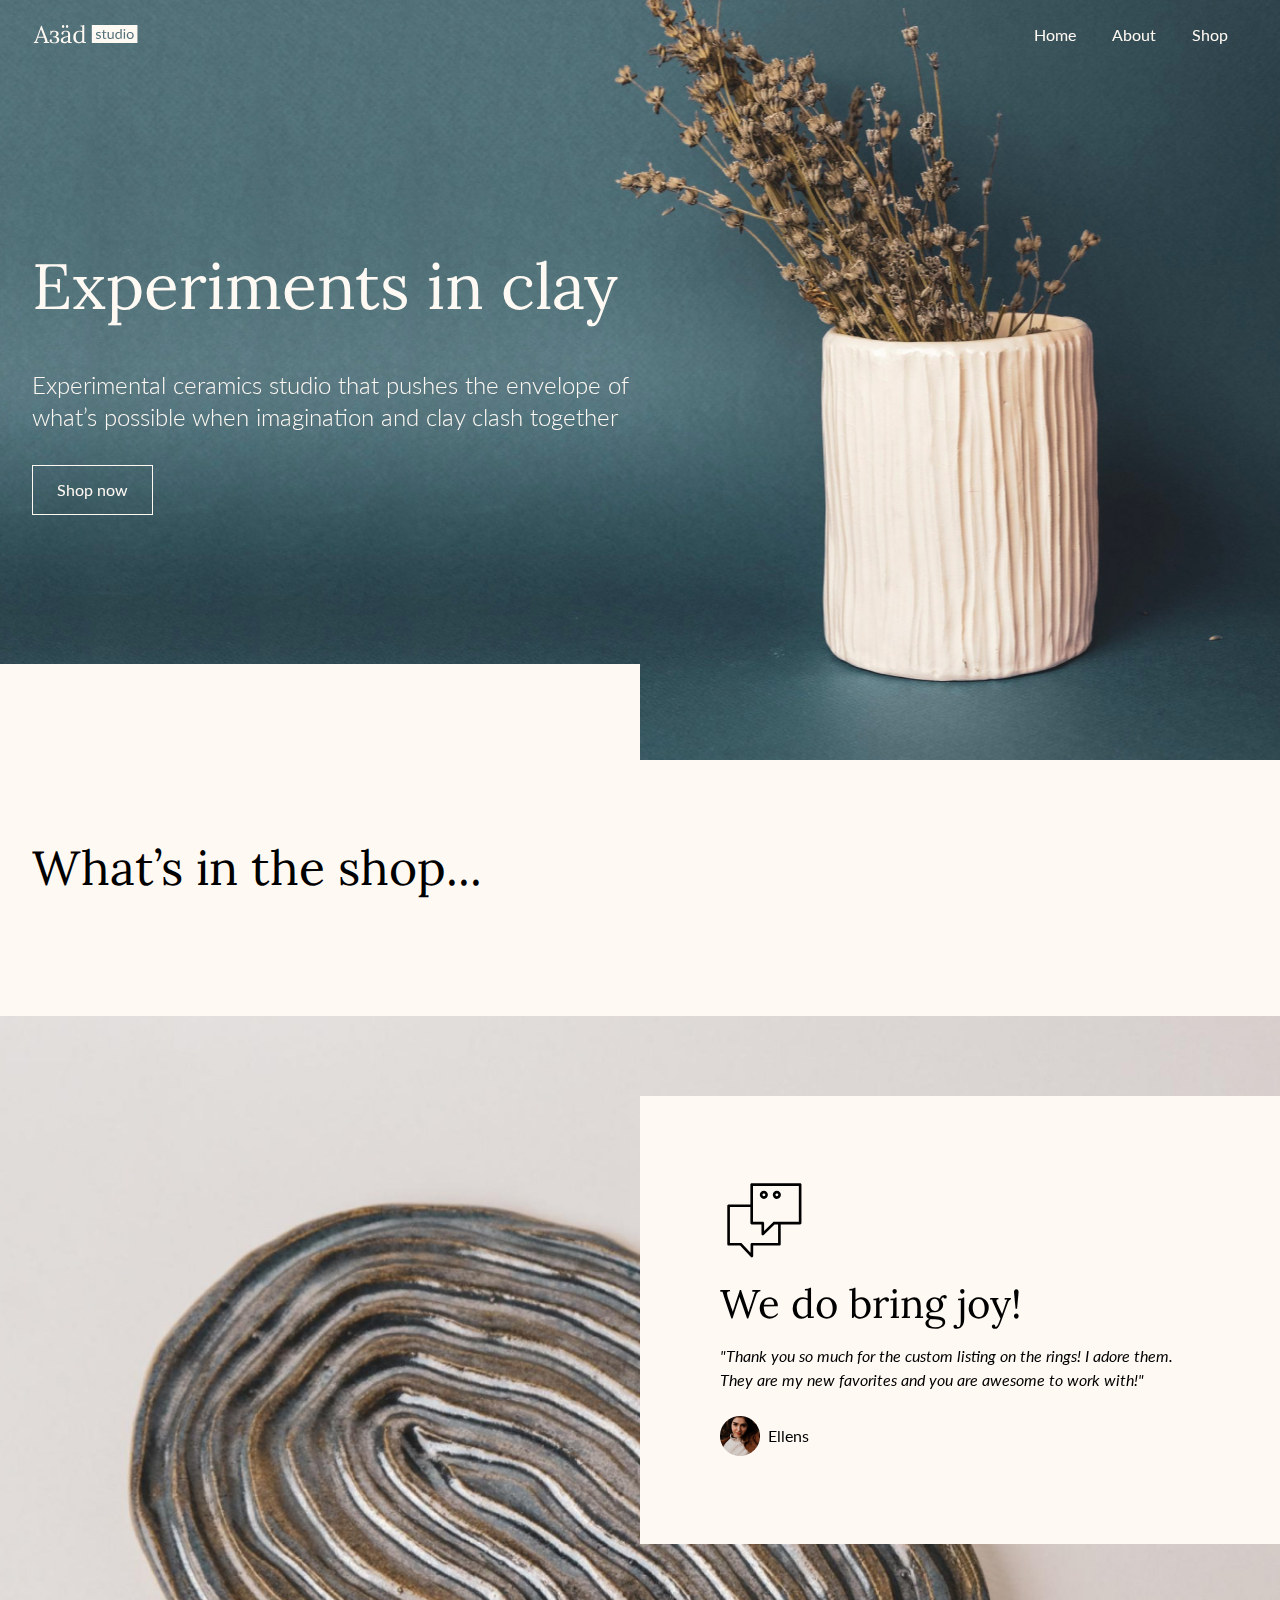
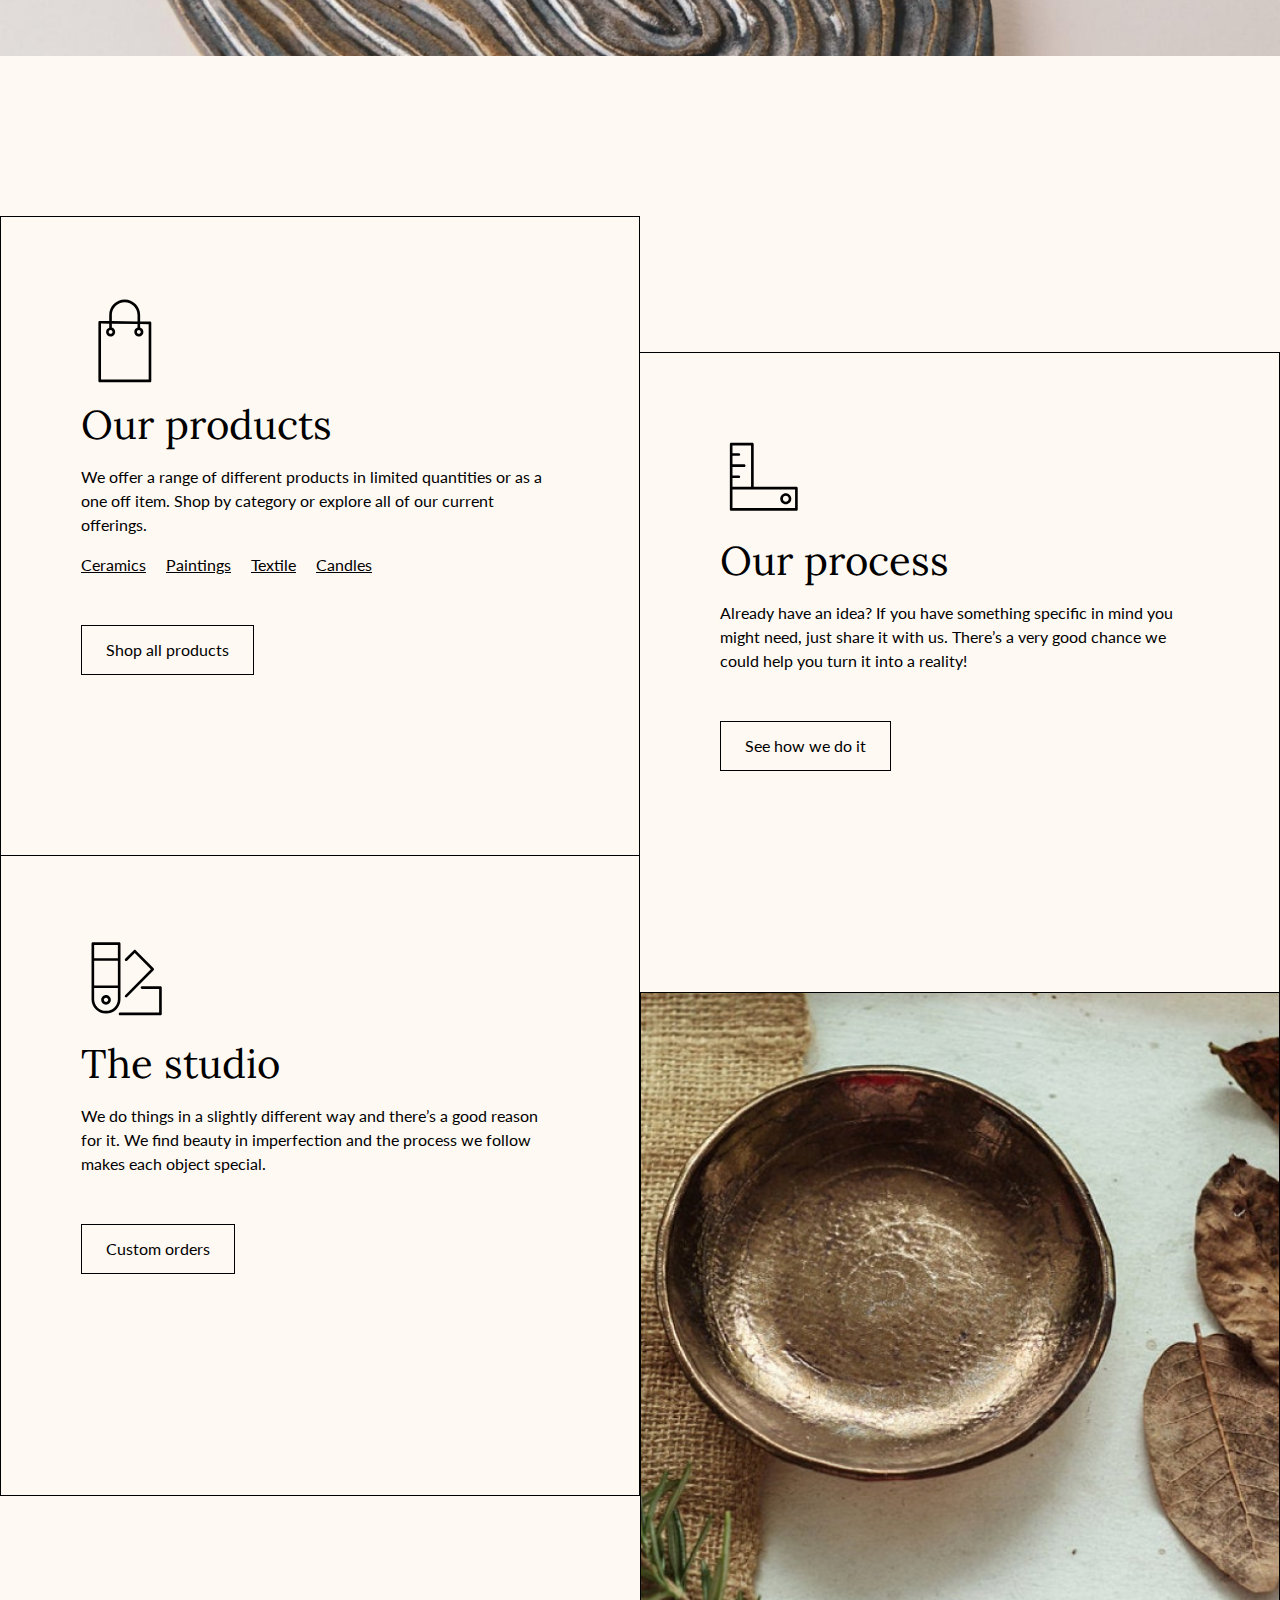
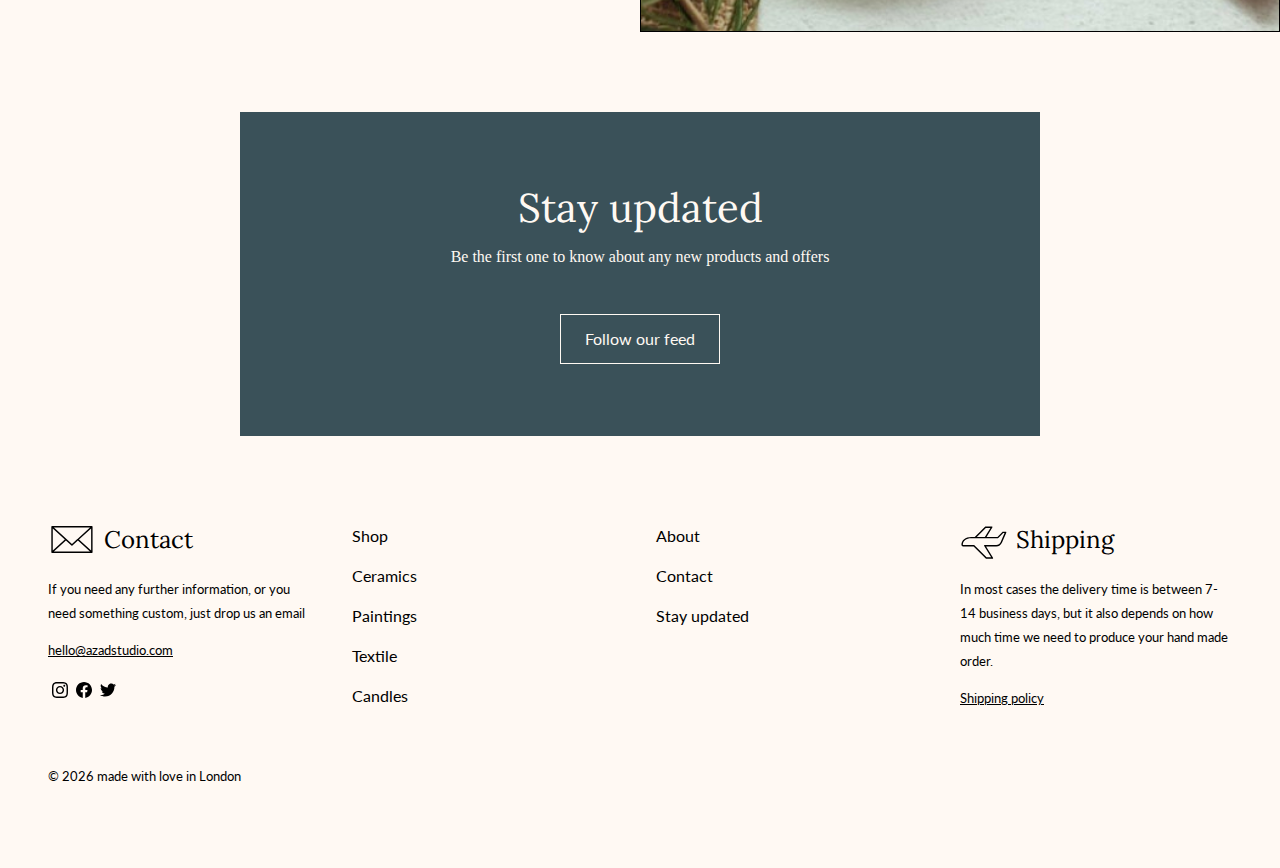
==== index.html @ 4168c180 "MVP" ====
<!DOCTYPE html>
<html lang="en">
  <head>
    <meta charset="utf-8" />
    <title>Azad Studio</title>
    <meta name="author" content="Desislava Metodieva"/>
    <meta name="viewport" content="width=device-width,initial-scale=1"/>
    <meta name="Keywords" content="Ceramics, Azad, Studio"/>
    <meta name="Description" content="Handmade ceramics studio"/>
    <link rel="stylesheet" href="css/normalize.css" />
    <link rel="stylesheet" href="css/root.css" />
    <link rel="stylesheet" href="css/main.css" />
    <link rel="stylesheet" href="css/slippry.css">

    <script type="text/javascript" src="script/jquery.min.js"></script>
    <script type="text/javascript" src="script/jquery.easing.min.js"></script>
    <script type="text/javascript" src="script/slippry.js"></script>

    <script type="text/javascript">window.$crisp=[];window.CRISP_WEBSITE_ID="2fae1789-5047-4dc0-bdfa-504572cf6d6a";(function(){d=document;s=d.createElement("script");s.src="https://client.crisp.chat/l.js";s.async=1;d.getElementsByTagName("head")[0].appendChild(s);})();</script>

    <title>Azad Studios</title>
  </head>

  <body>
    <header>
      <div id="header" class="content-wrapper content-wrapper-view">
        <a href="index.html"><img class="logo light" src="img/logo-c.svg" alt="light-azad-studio-logo"/></a>
        <a href="index.html"><img class="logo dark" src="img/logo.svg" alt="dark-azad-studio-logo"/></a>

        <nav class="navigation-menu">
          <input type="checkbox" id="menu-toggle" />
          <label for="menu-toggle" class="hamburger-icon">
            <div class="top-bun"></div>
            <div class="meat"></div>
            <div class="bottom-bun"></div>
          </label>
          <ul class="main-navigation">
            <li class="p"><a href="index.html">Home</a></li>
            <li class="p"><a href="about.html">About</a></li>
            <li class="p"><a href="https://www.etsy.com/shop/TheBlackFactory/">Shop</a></li>
          </ul>
        </nav>
      </div>
    </header>

   <section class="vase-cover">
    <div class="content-wrapper content-wrapper-view">
      <div class="half head-space" data-paroller-factor="0.3" data-paroller-type="foreground" data-paroller-direction="vertical">
      <h1 class="white-t">Experiments in clay</h1>
       <h4 class="white-t">Experimental ceramics studio that pushes the envelope of what’s possible when imagination and clay clash together</h4>
        <a class="button-light" href="https://www.etsy.com/shop/TheBlackFactory/">Shop now</a>
      </div>
     </div>
     <div class="white-space">
       </div>
   </section>

   <section class="content-wrapper spacing content-wrapper-view">
    <h2>What’s in the shop...</h2>
     <div class="scrolling-wrapper">
       <main>
        <template>
       <div class="items">
        <a href="" class="etsy-link">
          <div class="image-wrapper">
          <img class="main-image"/>
        </div>
          <p class="title"></p>
          <h5 class="price"></h5>
        </a> 
      </div>     
      </template>
    </main> 
  </div>
  </section>

   <section class="content-wrapper quote-bg spacing">
    <div class="half-right">
    
      
       
        <blockquote data-paroller-factor="0.1" data-paroller-type="foreground" data-paroller-direction="vertical">
         <picture>
            <img class="icons" src="img/Icon=chat.svg" alt="chat-icon" />
          </picture>
         <h3>We do bring joy!</h3>

         <ul id="quote">
          <li>
            <p class="p testemonials-txt">"Thank you so much for the custom listing on the rings! I adore them. They are my new favorites and you are awesome to work with!"</p>
            <div class="container">
          <picture>
            <img class="pic-testemonials" src="img/Ellipse 1.png" alt="client-face" />
          </picture>
          <div class="text">
          <p class="p">Ellens</p>
        </div>
        </div>
          </li>
          <li>
          <p class="p testemonials-txt">"Lovely item and responsive seller!"</p>
            <div class="container">
            <picture>
              <img class="pic-testemonials" src="img/client.png" alt="client-face" />
            </picture>
            <div class="text">
            <p class="p">Greta</p>
          </div>
          </div>
          </li>
        </ul>
       
        </blockquote>
      
     </div>
    </section>
   <section class="content-wrapper spacing">
    <div class="flex-container">
      <div class="flex-item">
      <picture>
        <img class="icons" src="img/Icon=bag.svg" alt="bag-icon" />
      </picture>
     <h3>Our products</h3>
     <p class="p">We offer a range of different products in limited quantities or as a one off item. Shop by category or explore all of our current offerings.</p>
     <p class="category">
      <a href="https://www.etsy.com/shop/TheBlackFactory/?section_id=15776532">Ceramics</a>
      <a href="https://www.etsy.com/shop/TheBlackFactory/?section_id=11030609">Paintings</a>
      <a href="https://www.etsy.com/shop/TheBlackFactory/?section_id=33150898">Textile</a>
      <a href="https://www.etsy.com/shop/TheBlackFactory/?section_id=33168349">Candles</a>
     </p>
     <a class="p-dark button-dark m-t-32" href="https://www.etsy.com/shop/TheBlackFactory/">Shop all products</a>

      </div>

      <div class="flex-item process">
        <picture>
          <img class="icons" src="img/Icon=ruler.svg" alt="ruler-icon" />
        </picture>
       <h3>Our process</h3>
       <p class="p">Already have an idea? If you have something specific in mind you might need, just share it with us. There’s a very good chance we could help you turn it into a reality!</p>
       <a class="p-dark button-dark m-t-32" href="">See how we do it</a>
  
        </div>

        <div class="flex-item orders">
          <picture>
            <img class="icons" src="img/Icon=panton.svg" alt="panton-icon" />
          </picture>
         <h3>The studio</h3>
         <p class="p">We do things in a slightly different way and there’s a good reason for it. We find beauty in imperfection and the process we follow makes each object special.</p>
         <a class="p-dark button-dark m-t-32" href="">Custom orders</a>
    
          </div>

          <div class="flex-item background-gold-plate">
          
        </div>
    </div>
   </section>
   <section class="content-wrapper spacing content-wrapper-view">
     <div class="newsletter">
<h3 class="white-t">Stay updated</h3>
<p class="white-t">Be the first one to know about any new products and offers</p>
<a class="button-light m-t-32" href="https://www.facebook.com/theblackfactoryshop">Follow our feed</a>
     </div>

   </section>

   <footer class="content-wrapper spacing upper-border content-wrapper-view">
     <div class="flex-footer">
     <div class="footer-cm">
       <div class="aligning">
     <picture class="flexi-pic">
       <img src="img/Icon=mail.svg" alt="mail-icon" />
     </picture>
     <div class="text">
       <h5>Contact</h5>
     </div>
    </div>
     <p class="p-small">If you need any further information, or you need something custom, just drop us an email</p>
     <a class="p-small" href="mailto:hello@azadstudio.com">hello@azadstudio.com</a>
    <div class="logos">
       <img src="img/Icon=instagram.svg" alt="instagram-logo">
       <img src="img/Icon=facebook.svg" alt="facebook-logo">
       <img src="img/Icon=twitter.svg" alt="twitter-logo">
     </div>
    </div>
    <div class="footer-cm">
      <div class="vertical">
     <a href="https://www.etsy.com/shop/TheBlackFactory/">Shop</a>
     <a href="https://www.etsy.com/shop/TheBlackFactory/?section_id=15776532">Ceramics</a>
     <a href="https://www.etsy.com/shop/TheBlackFactory/?section_id=11030609">Paintings</a>
     <a href="https://www.etsy.com/shop/TheBlackFactory/?section_id=33150898">Textile</a>
     <a href="https://www.etsy.com/shop/TheBlackFactory/?section_id=33168349">Candles</a>
    </div>
    </div>
    <div class="footer-cm">
      <div class="vertical">
     <a href="about.html">About</a>
     <a href="mailto:hello@azadstudio.com">Contact</a>
     <a href="https://www.facebook.com/theblackfactoryshop">Stay updated</a>
      </div>
    </div>
    <div class="footer-cm">
      <div class="aligning">
        <picture class="flexi-pic">
        <img src="img/Icon=plane.svg" alt="plane-icon" />
      </picture>
      <div class="text">
        <h5>Shipping</h5>
      </div>
    </div>
      <p class="p-small">In most cases the delivery time is between 7-14 business days, but it also depends on how much time we need to produce your hand made order.</p>
    <a class="p-small" href="">Shipping policy</a>
  </div>
    </div>

    <p class="p-small year">©
      <script language="JavaScript" type="text/javascript">
      now = new Date
      theYear=now.getYear()
      if (theYear < 1900)
      theYear=theYear+1900
      document.write(theYear)
      </script> made with love in London</p>
   

   </footer>


  


  

  </section>
  
  <script src="script/api.js"></script>
  <script type="text/javascript" src="https://openapi.etsy.com/v2/shops/TheBlackFactory/listings/active.js?callback=getData&includes=MainImage&api_key=vbfnj3usq2s5w448yfmjs2yv"></script>

  <script src="script/main.js"></script>


  <!--Slider-->
<script>
  $(function() {
    var demo1 = $("#quote").slippry({
      transition: 'fade',
      useCSS: true,
      speed: 1000,
      pause: 5000,
      controls: false,
      pager: false,
      auto: true,
      preload: 'visible',
      autoHover: false
    });
  });
</script>
<script src="script/jquery.paroller.min.js"></script>
<script>
  $(function () {
      $('[data-paroller-factor]').paroller();
      $('.paroller').paroller({
          factor: 0.4,
          type: 'foreground'
      });
  });
</script>
  </body>
</html>
---- css/root.css ----
* {
  box-sizing: border-box;
}

img {
  max-width: 100%;
  display: block;
  height: auto;
  }

picture {
  display: block;
}

body {
  font-size: 100%;
  margin: 0 auto;   
  background-color: var(--ceramic);
}

:root {
    --ceramic:#FFF9F3;
    --black: #000000;
    --green: #3A5159;
    --content-wrapper-width: 1280px;
}



h2 {
font-family: Lora, sans-serif;
font-style: normal;
font-weight: normal;
font-size: 3rem;
line-height: 3.5rem;
}

h3 {
font-family: Lora, sans-serif;
font-style: normal;
font-weight: normal;
font-size: 2.5rem;
line-height: 3rem;
margin: 0;
}

.p {
font-family: Lato, serif;
font-style: normal;
font-weight: normal;
font-size: 1rem;
line-height: 1.5rem;
}

.p-small {
font-family: Lato, serif;
font-style: normal;
font-weight: normal;
font-size: 0.813rem;
line-height: 1.5rem;
}



h5 {
font-family: Lora, sans-serif;
font-style: normal;
font-weight: normal;
font-size: 1.5rem;
line-height: 2rem;
margin: 0.5rem 0;
}
---- css/main.css ----
@import url('https://fonts.googleapis.com/css2?family=Lato:wght@300;400&display=swap');
@import url('https://fonts.googleapis.com/css2?family=Lora&display=swap');


.content-wrapper {
    max-width: var(--content-wrapper-width);
    margin: 0 auto;
    width: 100%;
  }

  a {
    font-family: Lato;
    font-style: normal;
    font-weight: normal;
    font-size: 16px;
    line-height: 24px;
    color: black;
    text-decoration: underline;
  }

  /* header */



 header{
    position: fixed;
    width: 100%;
    z-index: 99;
  }  

  header a {
    color: var(--ceramic);
    text-decoration: none;
    font-size: 1rem;
    text-decoration: none;
  }

  header nav {
    width: 100%;
    display: flex;
    justify-content: right;
    align-items: flex-end;
    padding: 0 0.5rem;
   }

  header ul{
    list-style: none;
    display: flex;
    width: 100%;
    justify-content: flex-end;
  }

  header li {
    margin-left: 1.5rem;
  }

  header li:hover{
    text-decoration: underline;
  }

  #header{
    display: flex;
  }

  .logo{
    height: 1.5rem;
    margin: 1.4rem 0;
  }

  .hamburger-icon {
    margin: 1.125rem 1rem 0 0;
    cursor: pointer;
    position: fixed;
    top: 0;
    right: 0;
    color: var(--ceramic);
  }
  
  .hamburger-icon div {
    position: relative;
    width: 2em;
    height: 1px;
    border-radius: 3px;
    background-color: var(--ceramic);
    margin-top: 0.5rem;
    transition: all 0.2s ease-in-out;
  }

  /* animation */

  #menu-toggle:checked + .hamburger-icon .top-bun {
    transform: rotate(-45deg);
    margin-top: 1.563rem;
  }
  #menu-toggle:checked + .hamburger-icon .bottom-bun {
    opacity: 0;
    transform: rotate(45deg);
  }
  #menu-toggle:checked + .hamburger-icon .meat {
    transform: rotate(45deg);
    margin-top: -2px;
  }

  /*nav */

/* Mobile Version */

.navigation-menu {
  overflow: hidden;
  position: relative;
}

/* Hiding the main navigation until it is clicked */

.main-navigation {
  display: none;
  padding-left: 0px;
}

.main-navigation li {
  list-style-type: none;
  text-align: center;
  margin-right: 0.75rem;
}

.sticky .hamburger-icon div{
  background-color: var(--black);
}

/* Hiding the checkbox */

#menu-toggle {
  display: none;
}

/* When the checkbox is ticked, the main navigation will display */

#menu-toggle:checked + .hamburger-icon + .main-navigation {
  display: block;
}

/* Desktop Version */

@media screen and (min-width: 720px) {
  .navigation-menu {
    height: 4.375rem;
    display: flex;
    align-items: center;
  }

  .main-navigation {
    display: flex;
    flex-direction: row;
    justify-content: flex-end;
    margin-left: 1.875rem;
  }


  /* Hiding the hamburger icon on larger screens */

  .hamburger-icon {
    display: none;
  }

  /* Ensuring that if the hamburger menu is active but
  the screen becomes larger, the display will 
  change to display items in a row instead of a column*/

  #menu-toggle:checked + .main-navigation {
    display: flex;
  }
}
  /* end of header*/

  .vase-cover{
    background-image: url(../img/header.jpg);
    background-repeat: no-repeat;
    background-position: top;
    background-size: cover;
    display: flex;
    flex-direction: column;
    justify-content: center;
    height: 47.5rem;
    position: relative;
  }

  .about-cover {
    background-image: url(../img/header-about.jpg);
    background-repeat: no-repeat;
    background-position: top;
    background-size: cover;
    display: flex;
    flex-direction: column;
    justify-content: center;
    height: 47.5rem;
    position: relative;
  }

  .content-wrapper .half{
    width: 50%;
  }

  .white-t{
    color: var(--ceramic);
  }

  h1 {
    font-family: Lora, sans-serif;
    font-style: normal;
    font-weight: normal;
    font-size: 4rem;
    line-height: 5rem;
    }

h4 {
font-family: Lato, serif;
font-style: normal;
font-weight: 300;
font-size: 1.5rem;
line-height: 2rem;
}

.button-light {
  border: 1px solid var(--ceramic);
  text-align: center;
  padding: 12px 24px;
  color: var(--ceramic);
  font-family: Lato, serif;
  font-style: normal;
  font-weight: normal;
  font-size: 1rem;
  line-height: 1.5rem;
  display: inline-block;
  text-decoration: none;
}

.button-light:hover{
  background-color: var(--ceramic);
  color: var(--black);
  transition: 0.2s ease-in;
}

.white-space {
  width: 50%;
  float: left;
  display: block;
  background-color: var(--ceramic);
  bottom: 0;
  height: 6rem;
  position: absolute;
  bottom: 0;
}

.head-space {
  margin-top: 20vh;
  margin-bottom: 20vh;
}

.content-wrapper-view{
  padding-left: 0rem;
  padding-right: 0rem;
}

.logo.dark{
  display: none;
}

.sticky .logo.light{
  display: none;
}

.sticky .logo.dark{
  display: inline-block;
}

.sticky {
  background-color: var(--ceramic);
  z-index: 99;
}

.sticky a{
  color: var(--black);
}

/* results sections */

.items {
  max-width: 17.5rem;
  display:  inline-block;
  white-space: normal;
  margin-right: 1rem;
}

.items a {
  text-decoration: none;
}

.image-wrapper{
  max-height: 11rem;
  overflow: hidden;
}


.scrolling-wrapper {
  overflow-x: scroll;
  overflow-y: hidden;
  white-space: nowrap;
  -webkit-overflow-scrolling: touch;
}

.scrolling-wrapper::-webkit-scrollbar {
  display: none;
}

.title{
  min-height: 3.5rem;
}

/* test animations results page 

@-webkit-keyframes hvr-pop {
  50% {
    -webkit-transform: scale(1.2);
    transform: scale(1.2);
  }
}
@keyframes hvr-pop {
  50% {
    -webkit-transform: scale(1.2);
    transform: scale(1.2);
  }
} */ 

.main-image:hover {
  -webkit-transform: scale(1.3);
	transform: scale(1.3);
  transition: 0.2s linear;
}



/* section background */

.background{
  background-color: var(--ceramic);
}

/* blockquote section */

.quote-bg {
    background-image: url(../img/quote.jpg);
    background-repeat: no-repeat;
    background-position: center;
    background-size: cover;
    min-height: 40rem; 
    flex-direction: row;
    justify-content: center;
    width: 100%;
}

.quote-bg-about {
  background-image: url(../img/about-shop.jpg);
    background-repeat: no-repeat;
    background-position: center;
    background-size: cover;
    min-height: 40rem; 
    flex-direction: row;
    justify-content: center;
    width: 100%;
}

blockquote {
  position: relative;
  background-color: var(--ceramic);
  margin: 0;
  margin-top: 5rem;
  padding: 5rem;
  /* right: -80px;
  display: block;
  /* margin-left: 40px; 
  display: flex;
  flex-direction: column;
  display: inline-block;
  box-sizing: content-box;
  right: -680px;
  top: 100px;
  padding: 80px; */
 
}

.half-right {
  float: right;
  width: 50%;
}

.icons {
  width: 5.5rem;
  margin-bottom: 1rem;
}

.container {
  display: flex;
  align-items: center;
  justify-content: left;
}

.pic-testemonials {
  max-width: 2.5rem;
  flex-basis: 40%;
}

.text{
  padding-left: 0.5rem;
}

.sy-caption-wrap{
  display: none;
}

.testemonials-txt{
  font-style: italic !important;
}

/* balance section */

.balance {
  max-width: 39.6rem;
  margin: 0 auto;
  text-align: center;
}

.ctr {
  margin: 1rem auto;
}

/* process */

.triple-container {
  display: flex;
  flex-direction: row;
  flex-wrap: wrap;
  justify-content: stretch;

}

.triple-item {
  text-align: center;
  width: 33%;
  flex-basis: auto; 
  flex-direction: row;
  padding: 0px 24px 0 24px;
}

.triple-item picture {
  display: flex;
  justify-content: center;
}


/* section squars */


.p {
  font-family: Lato, serif;
  font-style: normal;
  font-weight: normal;
  font-size: 1rem;
  line-height: 1.5rem;
  }

.button-dark {
  border: 1px solid var(--black);
  text-align: center;
  padding: 12px 24px;
  color: var(--black);
  font-family: Lato, serif;
  font-style: normal;
  font-weight: normal;
  font-size: 1rem;
  line-height: 1.5rem;
  text-decoration: none;
  display: inline-block;
}

.button-dark:hover {
  background-color: var(--black);
  color: var(--ceramic);
  transition: ease-in 0.2s;
}

.p-dark {
  color: var(--black);
}



.flex-container {
  display: flex;
  flex-direction: row;
  border-color: var(--black);
  justify-content: stretch;
  align-items: flex-start;
  align-content: flex-start;
  flex-wrap: wrap;
  padding-top: 5rem;
}

.flex-item {
  width: 50%;
  height: 40rem;
  border: 1px solid var(--black);
  flex-basis: auto; 
  flex-direction: column;
  flex-wrap: wrap;
  margin: 0;
  padding: 5rem;
  outline: 1px black;
}

.background-gold-plate {
  background-image: url(../img/gold-plate.jpg);
  background-repeat: no-repeat;
  background-position: top;
  background-size: cover;
}

.spacing{
  margin-top: 5rem;
  margin-bottom: 5rem;
}


.process {
  margin-top: 136px;
  border-left: 0px;
  border-bottom: 0px;
}

.orders {
  margin-top: -136px;
  border-top: 0px;
}

p.category a{
  margin-right: 1rem;
}

.m-t-32{
  margin-top: 2rem;
}

/* newsletter section */

.newsletter {
  background-color: var(--green);
  max-width: 50rem;
  padding: 4.5rem;
  margin: 0 auto;
  text-align: center;
}


/* footer */

.upper-border {
 border-top: 1px var(--black);
}

.flex-footer{
  display: flex;
}

.footer-cm {
  flex-direction: column;
  flex-wrap: wrap;
  justify-content: stretch;
  align-items: flex-start;
  align-content: flex-start; 
  width: 25%;
  margin: 0px 16px 0px 16px;
}

.aligning {
  flex-direction: row;
  display: flex;
}

.flexi-pic{
  display: flex;
}

.vertical {
  flex-direction: column;
  display: flex;
}

.vertical a{
  padding: 8px 0px;
  text-decoration: none;
}

.logos {
  display: flex;
  padding: 0.25rem;
  margin-top: 1rem;
}

.logos img{
  width: 1rem;
  margin-right: 0.5rem;
}

.year {
  margin: 48px 16px;
}

.vertical a:hover{
text-decoration: underline;
}



@media screen and (max-width: 1280px){

  .content-wrapper-view{
    padding-left: 2rem;
    padding-right: 2rem;
  }

}

@media screen and (max-width: 960px){

  .content-wrapper-view{
    padding-left: 1.5rem;
    padding-right: 1.5rem;
  }

}

@media screen and (max-width: 800px){

.triple-container {
  display: flex;
  flex-wrap: wrap;
  justify-content: stretch;
  align-items: center;
  flex-direction: column;
}

.triple-item {
  max-width: 480px;
  width: 100%;
  margin: 0 auto;
}
}

@media screen and (max-width: 720px){

  .footer-cm{
    width: 100%;
  }

  .content-wrapper .half {
    width: 100%;
}

h1 {
  font-size: 3rem;
  line-height: 3.4rem;
}

  .flex-item{
    width: 100%;
    height: auto;
  }

  .flex-footer{
    display: block;
  }

  .flex-container{
    display: block;
  }

  .half-right {
    width: 90%;
}

.process{
margin-top: 0;
border-top: none; 
}

.orders{
  margin-top: 0;
}

.process {
  border-bottom: 1px solid;
}

.background-gold-plate{
  height: 25rem;
}

header li {
  margin-left: 0;
}

.triple-container {
  width: 100%;
}

li.p{
  padding: 4px 0 4px 0;
}

}
---- css/slippry.css ----
/**
 *
 * slippry v1.4.0 - Responsive content slider for jQuery
 * http://slippry.com
 *
 * Authors: Lukas Jakob Hafner - @saftsaak
 *          Thomas Hurd - @SeenNotHurd
 *
 * Copyright 2016, booncon oy - http://booncon.com
 *
 *
 * Released under the MIT license - http://opensource.org/licenses/MIT
 */
/* kenBurns animations, very basic */
@-webkit-keyframes left-right {
  0% {
    -webkit-transform: translateY(-20%) translateX(-10%);
            transform: translateY(-20%) translateX(-10%); }
  100% {
    -webkit-transform: translateY(0%) translateX(10%);
            transform: translateY(0%) translateX(10%); } }
@-o-keyframes left-right {
  0% {
    -o-transform: translateY(-20%) translateX(-10%);
       transform: translateY(-20%) translateX(-10%); }
  100% {
    -o-transform: translateY(0%) translateX(10%);
       transform: translateY(0%) translateX(10%); } }
@keyframes left-right {
  0% {
    -webkit-transform: translateY(-20%) translateX(-10%);
         -o-transform: translateY(-20%) translateX(-10%);
            transform: translateY(-20%) translateX(-10%); }
  100% {
    -webkit-transform: translateY(0%) translateX(10%);
         -o-transform: translateY(0%) translateX(10%);
            transform: translateY(0%) translateX(10%); } }
@-webkit-keyframes right-left {
  0% {
    -webkit-transform: translateY(0%) translateX(10%);
            transform: translateY(0%) translateX(10%); }
  100% {
    -webkit-transform: translateY(-20%) translateX(-10%);
            transform: translateY(-20%) translateX(-10%); } }
@-o-keyframes right-left {
  0% {
    -o-transform: translateY(0%) translateX(10%);
       transform: translateY(0%) translateX(10%); }
  100% {
    -o-transform: translateY(-20%) translateX(-10%);
       transform: translateY(-20%) translateX(-10%); } }
@keyframes right-left {
  0% {
    -webkit-transform: translateY(0%) translateX(10%);
         -o-transform: translateY(0%) translateX(10%);
            transform: translateY(0%) translateX(10%); }
  100% {
    -webkit-transform: translateY(-20%) translateX(-10%);
         -o-transform: translateY(-20%) translateX(-10%);
            transform: translateY(-20%) translateX(-10%); } }
/* added to the original element calling slippry */
.sy-box.sy-loading {
  background: url("/images/sy-loader.gif") 50% 50% no-repeat;
  -webkit-background-size: 32px 32px;
          background-size: 32px;
  min-height: 40px; }
  .sy-box.sy-loading .sy-slides-wrap, .sy-box.sy-loading .sy-pager {
    visibility: hidden; }

/* element that wraps the slides */
.sy-slides-wrap {
  position: relative;
  height: 100%;
  width: 100%; }
  .sy-slides-wrap:hover .sy-controls {
    display: block; }

/* element that crops the visible area to the slides */
.sy-slides-crop {
  height: 100%;
  width: 100%;
  position: absolute;
  overflow: hidden; }

/* list containing the slides */
.sy-list {
  width: 100%;
  height: 100%;
  list-style: none;
  margin: 0;
  padding: 0;
  position: absolute; }
  .sy-list.horizontal {
    -webkit-transition: left ease;
         -o-transition: left ease;
            transition: left ease; }
  .sy-list.vertical {
    -webkit-transition: top ease;
         -o-transition: top ease;
            transition: top ease; }

/* single slide */
.sy-slide {
  position: absolute;
  width: 100%;
  z-index: 2; }
  .sy-slide.kenburns {
    width: 140%;
    left: -20%; }
    .sy-slide.kenburns.useCSS {
      -webkit-transition-property: opacity;
           -o-transition-property: opacity;
              transition-property: opacity; }
      .sy-slide.kenburns.useCSS.sy-ken:nth-child(1n) {
        -webkit-animation-name: left-right;
             -o-animation-name: left-right;
                animation-name: left-right;
        -webkit-animation-fill-mode: forwards;
             -o-animation-fill-mode: forwards;
                animation-fill-mode: forwards; }
      .sy-slide.kenburns.useCSS.sy-ken:nth-child(2n) {
        -webkit-animation-name: right-left;
             -o-animation-name: right-left;
                animation-name: right-left;
        -webkit-animation-fill-mode: forwards;
             -o-animation-fill-mode: forwards;
                animation-fill-mode: forwards; }
  .sy-slide.sy-active {
    z-index: 3; }
  .sy-slide > img {
    margin: 0;
    padding: 0;
    display: block;
    width: 100%;
    border: 0; }
  .sy-slide > a {
    margin: 0;
    padding: 0;
    display: block;
    width: 100%; }
    .sy-slide > a > img {
      margin: 0;
      padding: 0;
      display: block;
      width: 100%;
      border: 0; }

/* next/ prev buttons, with arrows and clickable area a lot larger than the visible buttons */
.sy-controls {
  display: none;
  list-style: none;
  height: 100%;
  width: 100%;
  position: absolute;
  padding: 0;
  margin: 0; }
  .sy-controls li {
    position: absolute;
    width: 10%;
    min-width: 4.2em;
    height: 100%;
    z-index: 33; }
    .sy-controls li.sy-prev {
      left: 0;
      top: 0; }
      .sy-controls li.sy-prev a:after {
        background-position: -5% 0; }
    .sy-controls li.sy-next {
      right: 0;
      top: 0; }
      .sy-controls li.sy-next a:after {
        background-position: 105% 0; }
    .sy-controls li a {
      position: relative;
      width: 100%;
      height: 100%;
      display: block;
      text-indent: -9999px; }
      .sy-controls li a:link, .sy-controls li a:visited {
        opacity: 0.4; }
      .sy-controls li a:hover, .sy-controls li a:focus {
        opacity: 0.8;
        outline: none; }
      .sy-controls li a:after {
        content: "";
        background-image: url("/src/arrows.svg");
        background-repeat: no-repeat;
        -webkit-background-size: cover;
                background-size: cover;
        text-align: center;
        text-indent: 0;
        line-height: 32px;
        color: #111;
        font-weight: 800;
        position: absolute;
        background-color: #fff;
        border: 1px solid #E8E8F0;
        box-shadow: 0px 1px 4px rgba(0, 101, 221, 0.1); 
        width: 32px;
        height: 32px;
        left: 50%;
        top: 50%;
        margin-top: -1.4em;
        margin-left: -1.4em;
        border-radius: 50%; }
  @media only screen and (max-device-width: 600px) {
    .sy-controls {
      display: block; }
      .sy-controls li {
        min-width: 2.1em; }
        .sy-controls li a:after {
          width: 1.4em;
          height: 1.4em;
          margin-top: -0.7em;
          margin-left: -0.7em; } }

/* captions, styled fo the overlay variant */
.sy-caption-wrap {
  position: absolute;
  bottom: 2em;
  z-index: 12;
  left: 50%; }
  .sy-caption-wrap .sy-caption {
    position: relative;
    left: -50%;
    background-color: rgba(0, 0, 0, 0.54);
    color: #fff;
    padding: 0.4em 1em;
    border-radius: 1.2em; }
    .sy-caption-wrap .sy-caption a:link, .sy-caption-wrap .sy-caption a:visited {
      color: #e24b70;
      font-weight: 600;
      text-decoration: none; }
    .sy-caption-wrap .sy-caption a:hover, .sy-caption-wrap .sy-caption a:focus {
      text-decoration: underline; }
  @media only screen and (max-device-width: 600px), screen and (max-width: 600px) {
    .sy-caption-wrap {
      left: 0;
      bottom: 0.4em; }
      .sy-caption-wrap .sy-caption {
        left: 0;
        padding: 0.2em 0.4em;
        font-size: 0.92em;
        border-radius: 0; } }

/* pager bubbles */
.sy-pager {
  clear: both;
  display: block;
  width: 100%;
  margin: 1em 0 0;
  padding: 0;
  list-style: none;
  text-align: center; }
  .sy-pager li {
    display: inline-block;
    width: 8px;
    height: 8px;
    margin: 0 1em 0 0;
    border-radius: 50%; }
    .sy-pager li.sy-active a {
      background-color: #006BFF; }
    .sy-pager li a {
      width: 100%;
      height: 100%;
      display: block;
      background-color: #D9E9FF;
      border: 1px solid #006bff80;
      text-indent: -9999px;
      -webkit-background-size: 2em 2em;
              background-size: 2em;
      border-radius: 50%; }
      .sy-pager li a:link, .sy-pager li a:visited {
        opacity: 1.0; }
      .sy-pager li a:hover, .sy-pager li a:focus {
        opacity: 0.6; }

/* element to "keep/ fill" the space of the content, gets intrinsic height via js */
.sy-filler {
  width: 100%; }
  .sy-filler.ready {
    -webkit-transition: padding 600ms ease;
         -o-transition: padding 600ms ease;
            transition: padding 600ms ease; }
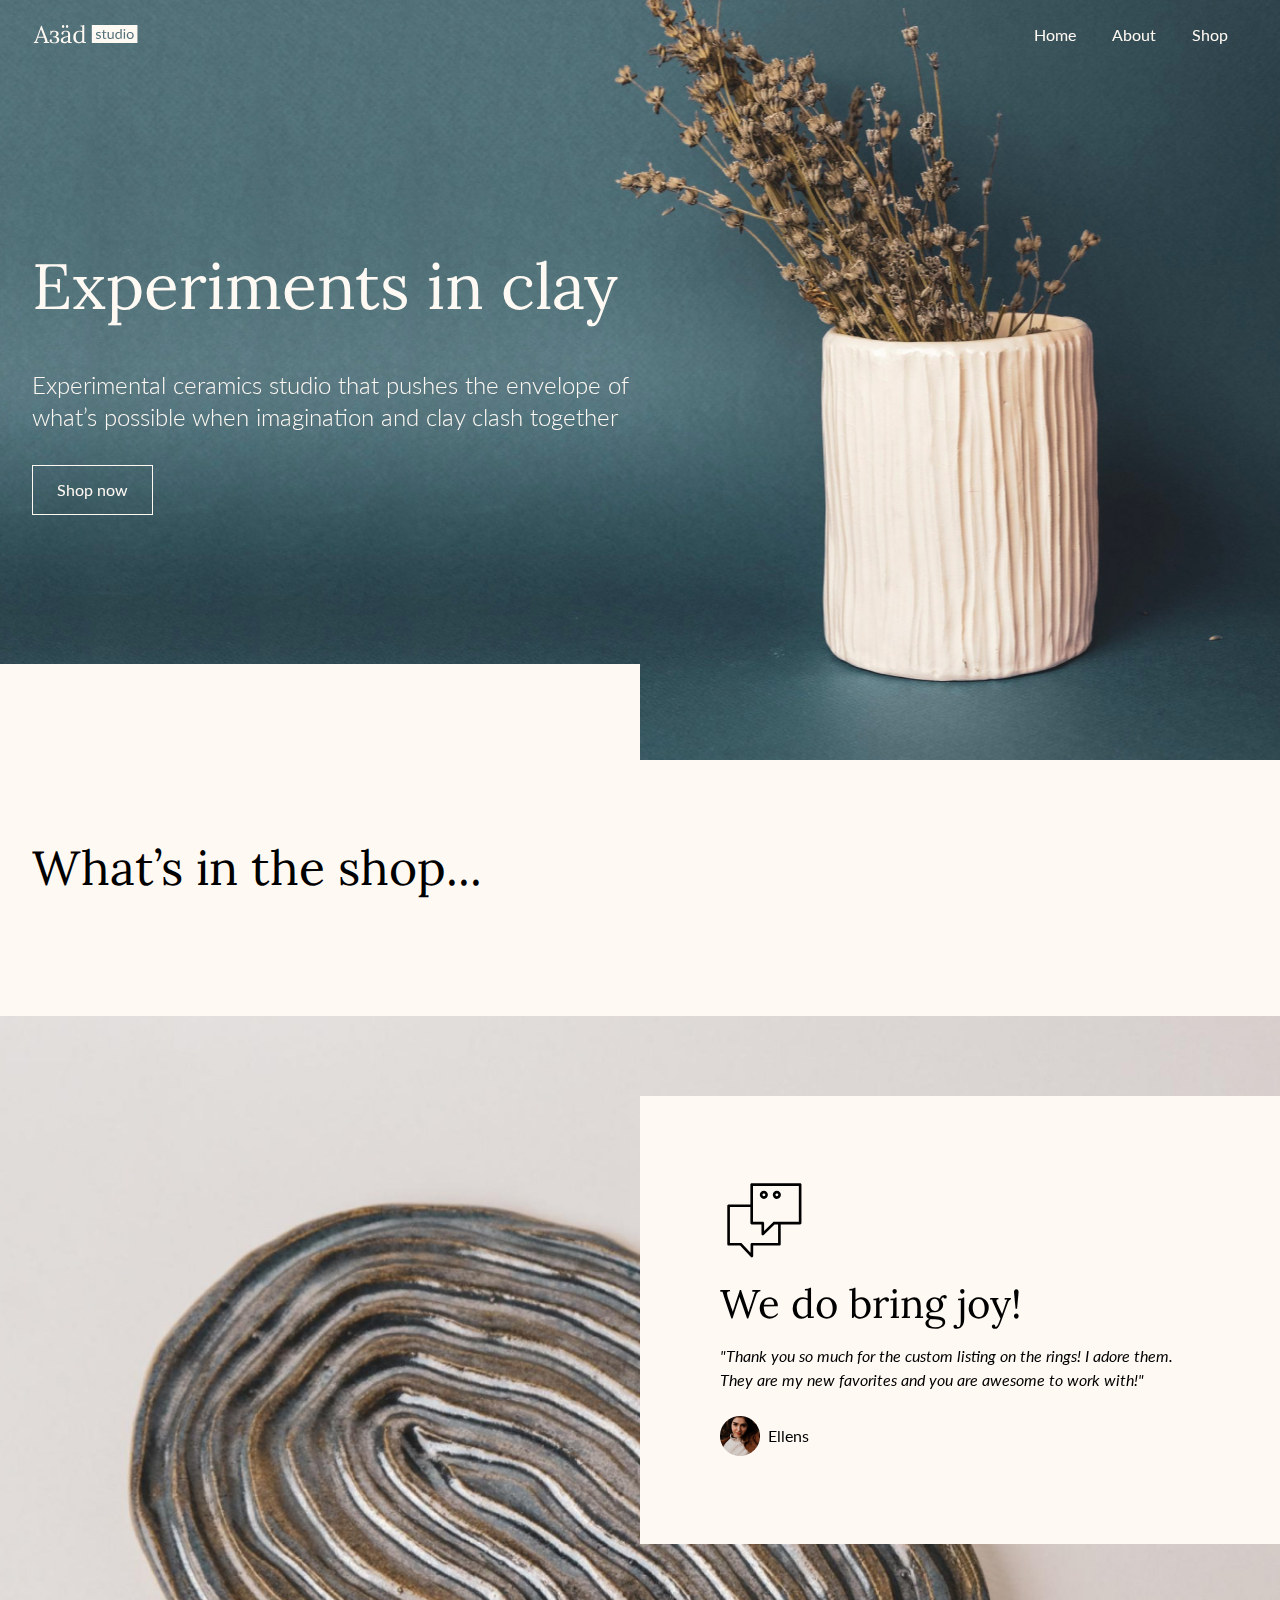
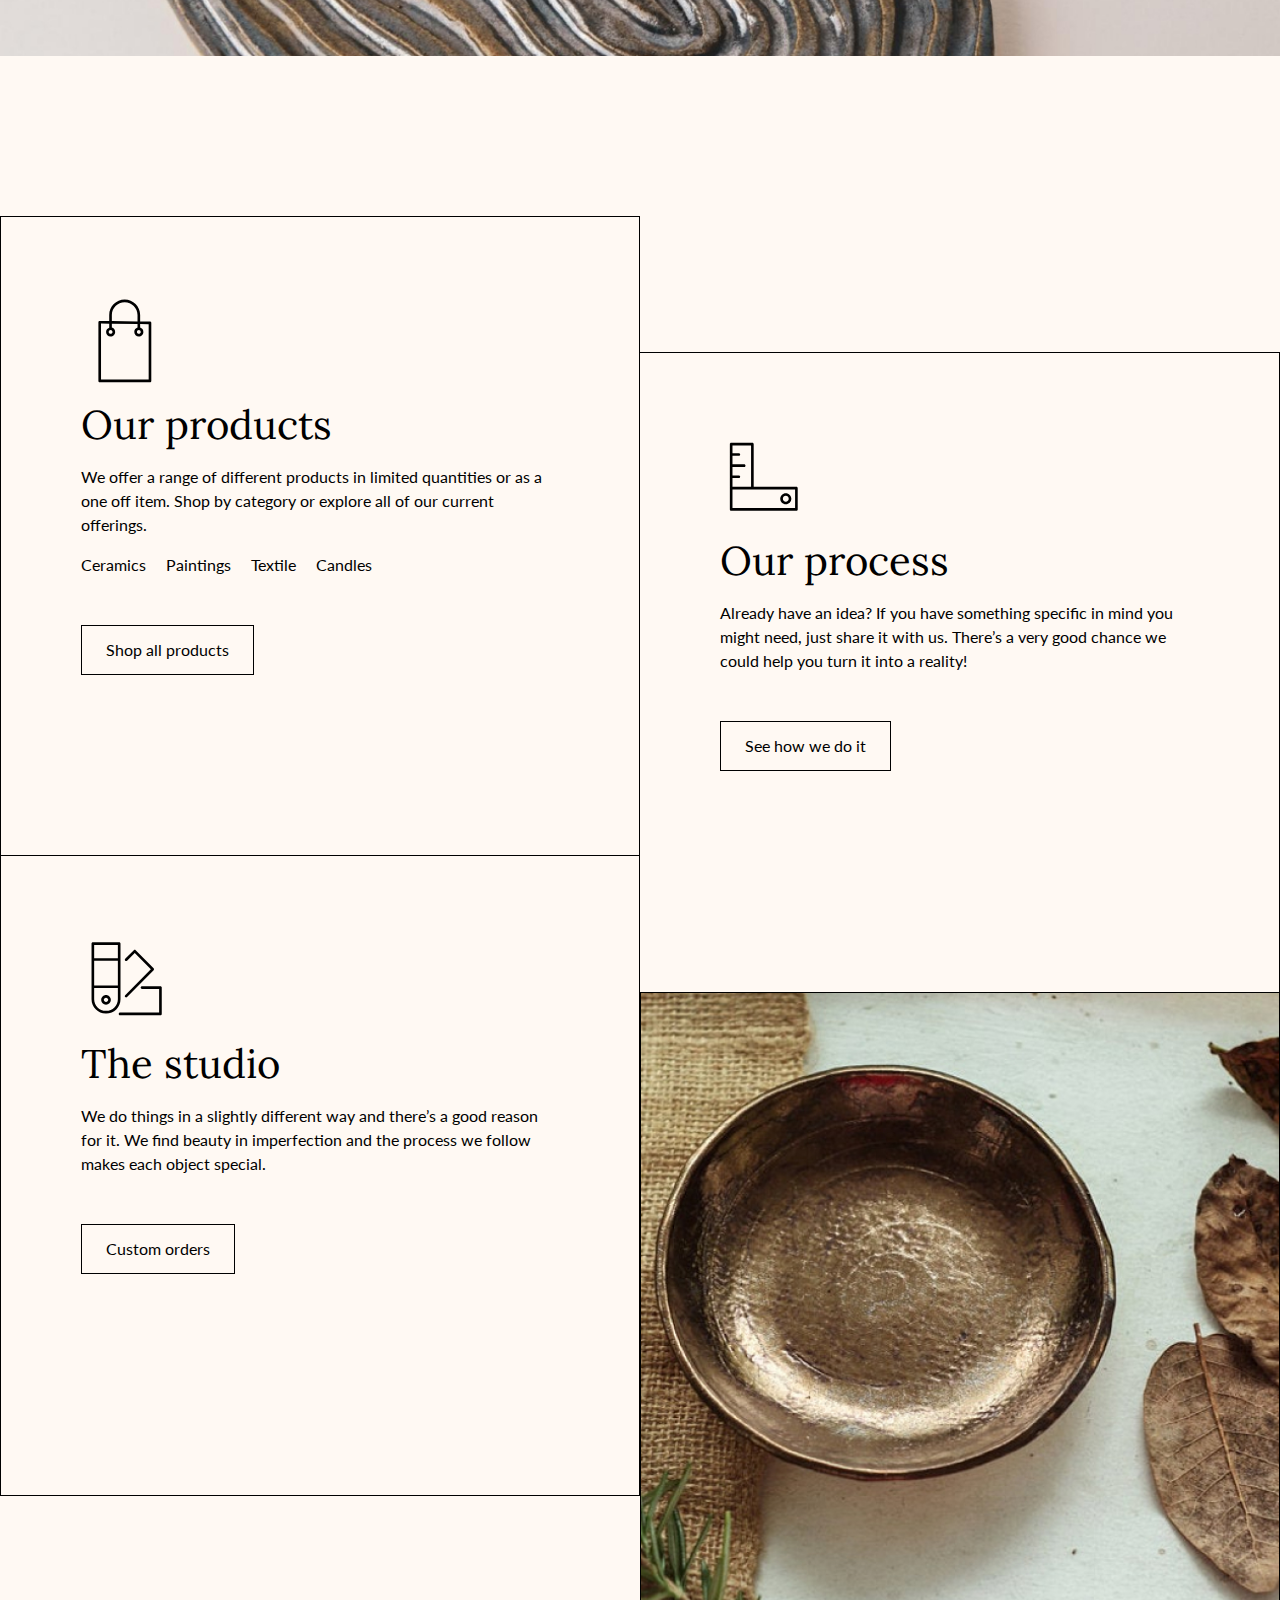
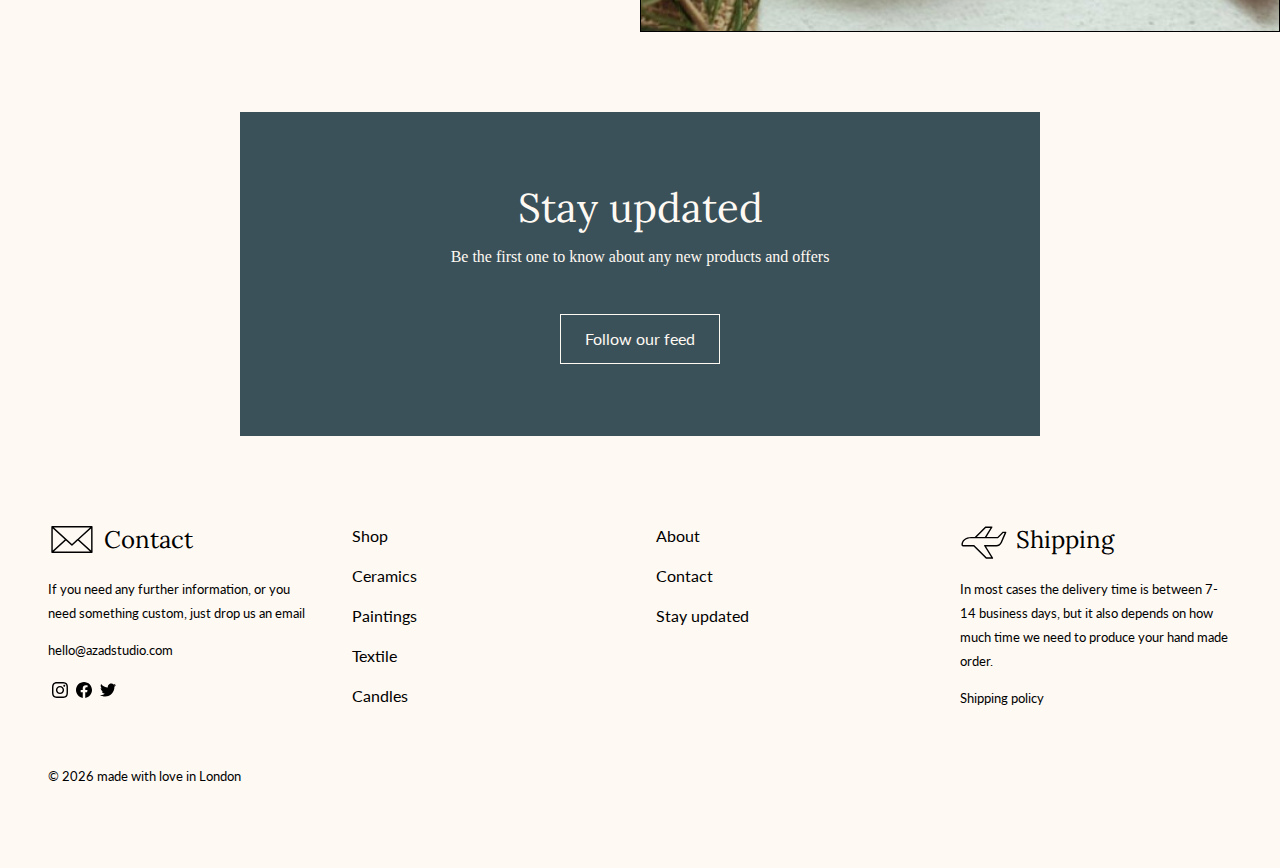
==== commit a524777f: "Hover effect on links" ====
--- a/index.html
+++ b/index.html
@@ -35,9 +35,9 @@
             <div class="bottom-bun"></div>
           </label>
           <ul class="main-navigation">
-            <li class="p"><a href="index.html">Home</a></li>
-            <li class="p"><a href="about.html">About</a></li>
-            <li class="p"><a href="https://www.etsy.com/shop/TheBlackFactory/">Shop</a></li>
+            <li class="p link link--metis"><a href="index.html">Home</a></li>
+            <li class="p link link--metis"><a href="about.html">About</a></li>
+            <li class="p link link--metis"><a href="https://www.etsy.com/shop/TheBlackFactory/" target=”_blank”>Shop</a></li>
           </ul>
         </nav>
       </div>
@@ -48,7 +48,7 @@
       <div class="half head-space" data-paroller-factor="0.3" data-paroller-type="foreground" data-paroller-direction="vertical">
       <h1 class="white-t">Experiments in clay</h1>
        <h4 class="white-t">Experimental ceramics studio that pushes the envelope of what’s possible when imagination and clay clash together</h4>
-        <a class="button-light" href="https://www.etsy.com/shop/TheBlackFactory/">Shop now</a>
+        <a class="button-light" href="https://www.etsy.com/shop/TheBlackFactory/" target=”_blank”>Shop now</a>
       </div>
      </div>
      <div class="white-space">
@@ -61,7 +61,7 @@
        <main>
         <template>
        <div class="items">
-        <a href="" class="etsy-link">
+        <a href="" class="etsy-link" target=”_blank”>
           <div class="image-wrapper">
           <img class="main-image"/>
         </div>
@@ -123,12 +123,12 @@
      <h3>Our products</h3>
      <p class="p">We offer a range of different products in limited quantities or as a one off item. Shop by category or explore all of our current offerings.</p>
      <p class="category">
-      <a href="https://www.etsy.com/shop/TheBlackFactory/?section_id=15776532">Ceramics</a>
-      <a href="https://www.etsy.com/shop/TheBlackFactory/?section_id=11030609">Paintings</a>
-      <a href="https://www.etsy.com/shop/TheBlackFactory/?section_id=33150898">Textile</a>
-      <a href="https://www.etsy.com/shop/TheBlackFactory/?section_id=33168349">Candles</a>
+      <a href="https://www.etsy.com/shop/TheBlackFactory/?section_id=15776532" target=”_blank”>Ceramics</a>
+      <a href="https://www.etsy.com/shop/TheBlackFactory/?section_id=11030609" target=”_blank”>Paintings</a>
+      <a href="https://www.etsy.com/shop/TheBlackFactory/?section_id=33150898" target=”_blank”>Textile</a>
+      <a href="https://www.etsy.com/shop/TheBlackFactory/?section_id=33168349" target=”_blank”>Candles</a>
      </p>
-     <a class="p-dark button-dark m-t-32" href="https://www.etsy.com/shop/TheBlackFactory/">Shop all products</a>
+     <a class="p-dark button-dark m-t-32" href="https://www.etsy.com/shop/TheBlackFactory/" target=”_blank”>Shop all products</a>
 
       </div>
 
@@ -138,7 +138,7 @@
         </picture>
        <h3>Our process</h3>
        <p class="p">Already have an idea? If you have something specific in mind you might need, just share it with us. There’s a very good chance we could help you turn it into a reality!</p>
-       <a class="p-dark button-dark m-t-32" href="">See how we do it</a>
+       <a class="p-dark button-dark m-t-32" href="about.html">See how we do it</a>
   
         </div>
 
@@ -148,7 +148,7 @@
           </picture>
          <h3>The studio</h3>
          <p class="p">We do things in a slightly different way and there’s a good reason for it. We find beauty in imperfection and the process we follow makes each object special.</p>
-         <a class="p-dark button-dark m-t-32" href="">Custom orders</a>
+         <a class="p-dark button-dark m-t-32" href="mailto:hello@azadstudio.com" target=”_blank”>Custom orders</a>
     
           </div>
 
@@ -161,7 +161,7 @@
      <div class="newsletter">
 <h3 class="white-t">Stay updated</h3>
 <p class="white-t">Be the first one to know about any new products and offers</p>
-<a class="button-light m-t-32" href="https://www.facebook.com/theblackfactoryshop">Follow our feed</a>
+<a class="button-light m-t-32" href="https://www.facebook.com/theblackfactoryshop" target=”_blank”>Follow our feed</a>
      </div>
 
    </section>
@@ -178,27 +178,27 @@
      </div>
     </div>
      <p class="p-small">If you need any further information, or you need something custom, just drop us an email</p>
-     <a class="p-small" href="mailto:hello@azadstudio.com">hello@azadstudio.com</a>
+     <a class="p-small link link--metis" href="mailto:hello@azadstudio.com" target=”_blank”>hello@azadstudio.com</a>
     <div class="logos">
-       <img src="img/Icon=instagram.svg" alt="instagram-logo">
-       <img src="img/Icon=facebook.svg" alt="facebook-logo">
-       <img src="img/Icon=twitter.svg" alt="twitter-logo">
+      <a href="https://www.instagram.com/azadstudio14/" target=”_blank”><img src="img/Icon=instagram.svg" alt="instagram-logo"></a> 
+       <a href="" target=”_blank”><img src="img/Icon=facebook.svg" alt="facebook-logo"></a>
+       <a href="" target=”_blank”><img src="img/Icon=twitter.svg" alt="twitter-logo"></a>
      </div>
     </div>
     <div class="footer-cm">
       <div class="vertical">
-     <a href="https://www.etsy.com/shop/TheBlackFactory/">Shop</a>
-     <a href="https://www.etsy.com/shop/TheBlackFactory/?section_id=15776532">Ceramics</a>
-     <a href="https://www.etsy.com/shop/TheBlackFactory/?section_id=11030609">Paintings</a>
-     <a href="https://www.etsy.com/shop/TheBlackFactory/?section_id=33150898">Textile</a>
-     <a href="https://www.etsy.com/shop/TheBlackFactory/?section_id=33168349">Candles</a>
+     <a href="https://www.etsy.com/shop/TheBlackFactory/" class="link link--metis" target=”_blank”>Shop</a>
+     <a href="https://www.etsy.com/shop/TheBlackFactory/?section_id=15776532" class="link link--metis" target=”_blank”>Ceramics</a>
+     <a href="https://www.etsy.com/shop/TheBlackFactory/?section_id=11030609" class="link link--metis" target=”_blank”>Paintings</a>
+     <a href="https://www.etsy.com/shop/TheBlackFactory/?section_id=33150898" class="link link--metis" target=”_blank”>Textile</a>
+     <a href="https://www.etsy.com/shop/TheBlackFactory/?section_id=33168349" class="link link--metis" target=”_blank”>Candles</a>
     </div>
     </div>
     <div class="footer-cm">
       <div class="vertical">
-     <a href="about.html">About</a>
-     <a href="mailto:hello@azadstudio.com">Contact</a>
-     <a href="https://www.facebook.com/theblackfactoryshop">Stay updated</a>
+     <a href="about.html" class="link link--metis" >About</a>
+     <a href="mailto:hello@azadstudio.com" class="link link--metis" target=”_blank”>Contact</a>
+     <a href="https://www.facebook.com/theblackfactoryshop" class="link link--metis" target=”_blank”>Stay updated</a>
       </div>
     </div>
     <div class="footer-cm">
@@ -211,7 +211,7 @@
       </div>
     </div>
       <p class="p-small">In most cases the delivery time is between 7-14 business days, but it also depends on how much time we need to produce your hand made order.</p>
-    <a class="p-small" href="">Shipping policy</a>
+    <a class="p-small link link--metis" href="https://www.etsy.com/shop/TheBlackFactory/" target=”_blank”>Shipping policy</a>
   </div>
     </div>
 
--- a/css/root.css
+++ b/css/root.css
@@ -1,5 +1,7 @@
-* {
-  box-sizing: border-box;
+*,
+*::after,
+*::before {
+    box-sizing: border-box;
 }
 
 img {
--- a/css/main.css
+++ b/css/main.css
@@ -15,12 +15,10 @@
     font-size: 16px;
     line-height: 24px;
     color: black;
-    text-decoration: underline;
+    text-decoration: none;
   }
 
   /* header */
-
-
 
  header{
     position: fixed;
@@ -54,9 +52,9 @@
     margin-left: 1.5rem;
   }
 
-  header li:hover{
+  /* header li:hover{
     text-decoration: underline;
-  }
+  } */
 
   #header{
     display: flex;
@@ -595,8 +593,9 @@
 }
 
 .vertical a{
-  padding: 8px 0px;
+  margin: 8px 0px;
   text-decoration: none;
+  width: fit-content;
 }
 
 .logos {
@@ -614,11 +613,42 @@
   margin: 48px 16px;
 }
 
-.vertical a:hover{
-text-decoration: underline;
-}
-
-
+/* .vertical a:hover{
+/* text-decoration: underline;
+} */
+
+.link {
+  cursor: pointer;
+  position: relative;
+  white-space: nowrap;
+}
+
+.link::before,
+.link::after {
+  position: absolute;
+  width: 100%;
+  height: 1px;
+  background: currentColor;
+  top: 100%;
+  left: 0;
+  pointer-events: none;
+}
+
+.link::before {
+  content: '';
+  /* show by default */
+}
+
+.link--metis::before {
+  transform-origin: 100% 50%;
+  transform: scale3d(0, 1, 1);
+  transition: transform 0.3s;
+}
+
+.link--metis:hover::before {
+  transform-origin: 0% 50%;
+  transform: scale3d(1, 1, 1);
+}
 
 @media screen and (max-width: 1280px){
 
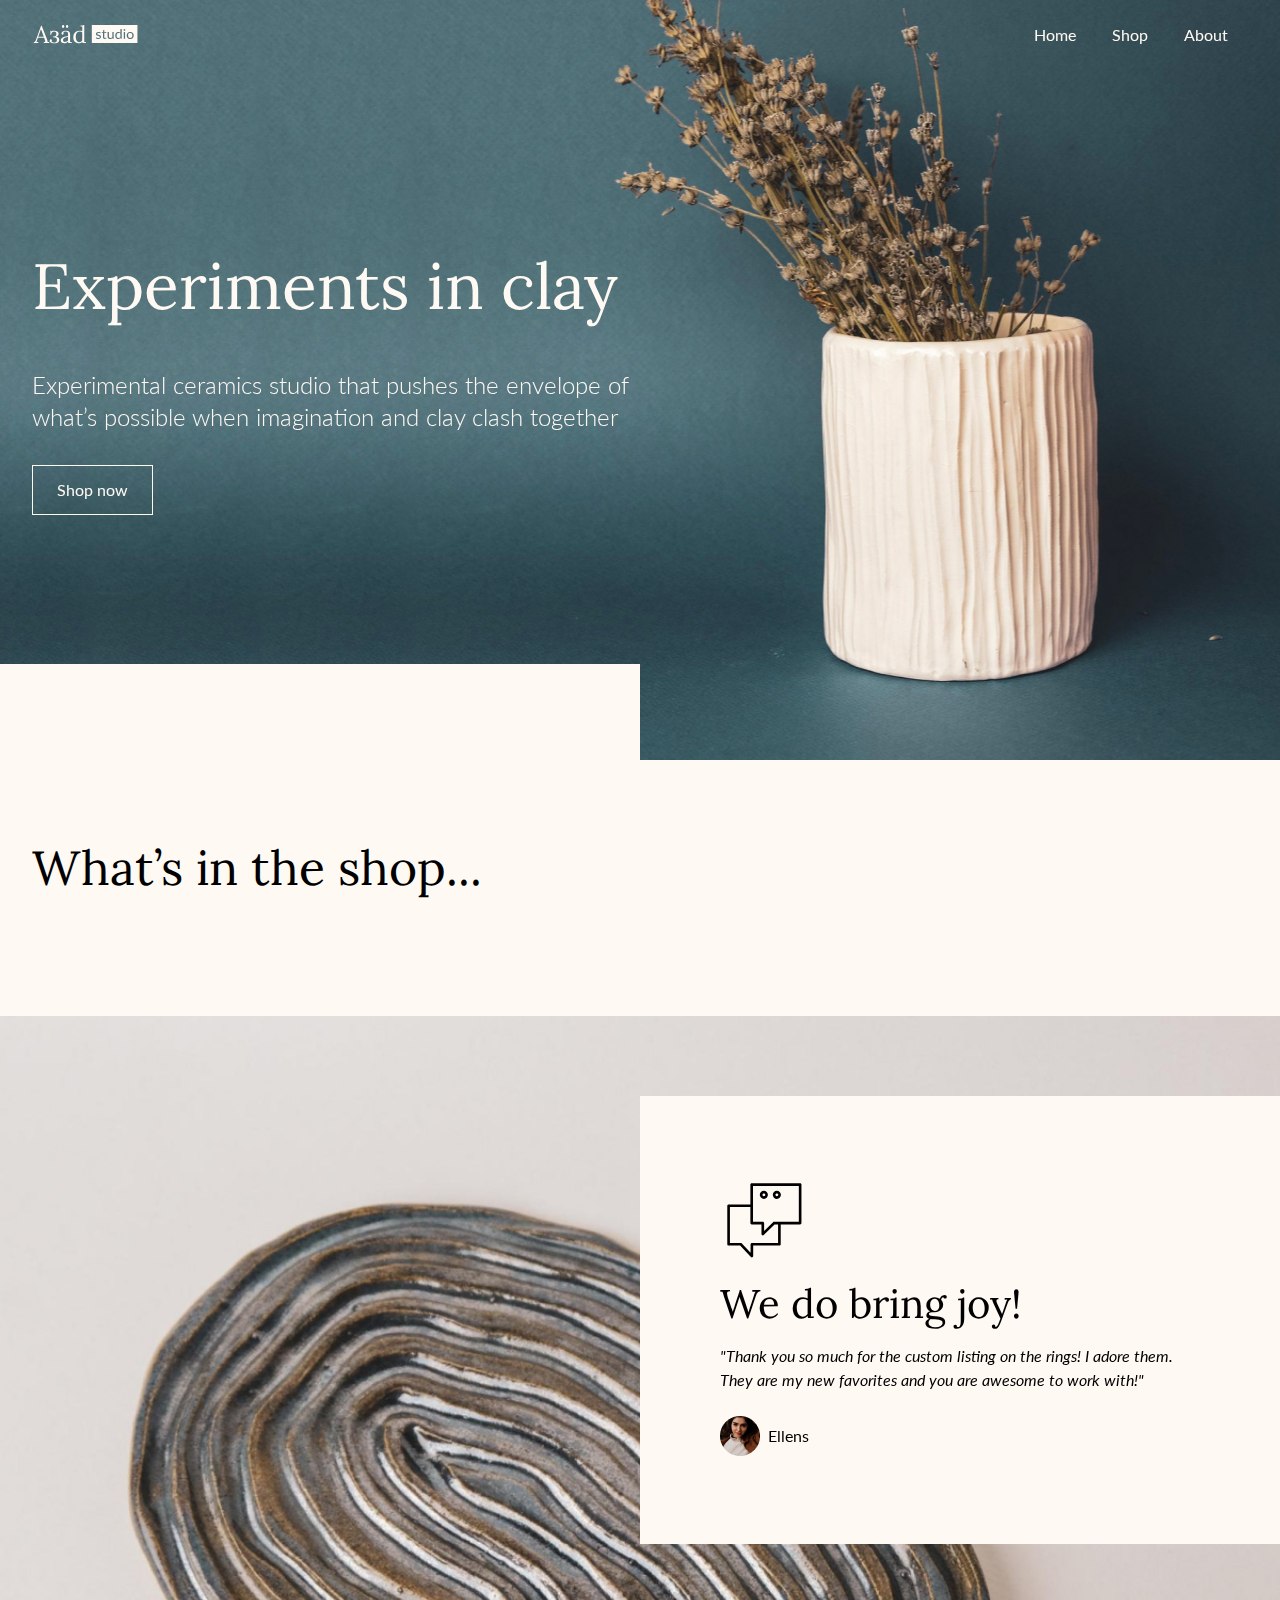
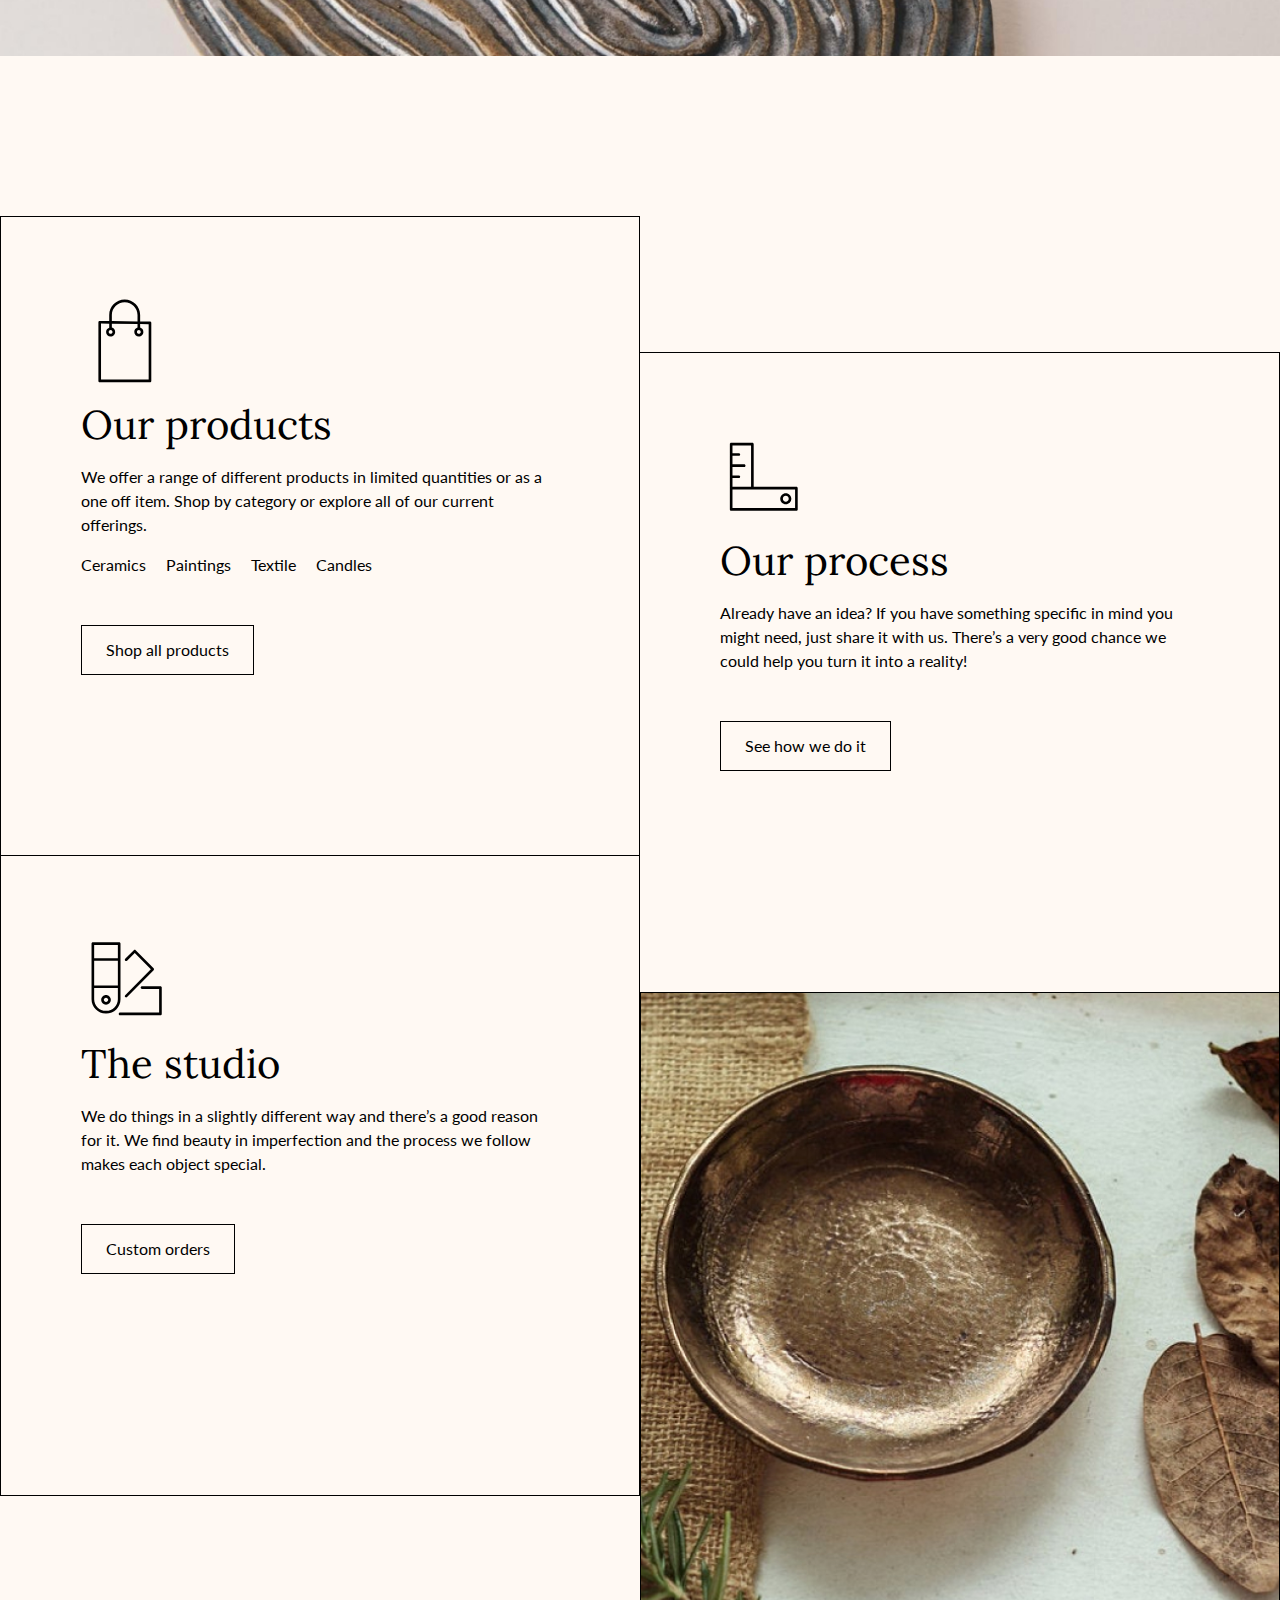
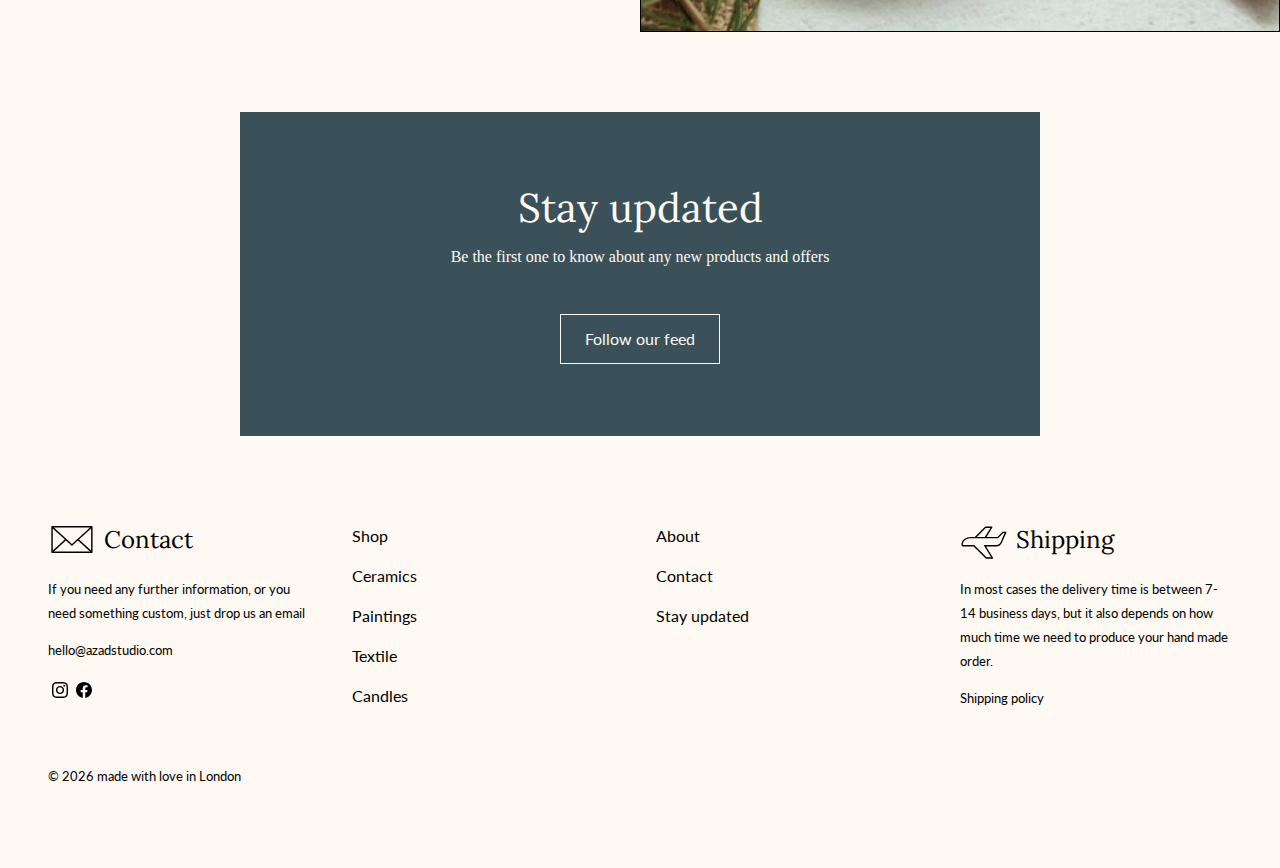
==== commit c337243b: "New shipping policy page" ====
--- a/index.html
+++ b/index.html
@@ -36,8 +36,9 @@
           </label>
           <ul class="main-navigation">
             <li class="p link link--metis"><a href="index.html">Home</a></li>
+            <li class="p link link--metis"><a href="e-store.html">Shop</a></li>
             <li class="p link link--metis"><a href="about.html">About</a></li>
-            <li class="p link link--metis"><a href="https://www.etsy.com/shop/TheBlackFactory/" target=”_blank”>Shop</a></li>
+            
           </ul>
         </nav>
       </div>
@@ -46,9 +47,9 @@
    <section class="vase-cover">
     <div class="content-wrapper content-wrapper-view">
       <div class="half head-space" data-paroller-factor="0.3" data-paroller-type="foreground" data-paroller-direction="vertical">
-      <h1 class="white-t">Experiments in clay</h1>
+      <h1 class="white-t tracking-in-expand">Experiments in clay</h1>
        <h4 class="white-t">Experimental ceramics studio that pushes the envelope of what’s possible when imagination and clay clash together</h4>
-        <a class="button-light" href="https://www.etsy.com/shop/TheBlackFactory/" target=”_blank”>Shop now</a>
+        <a class="button-light" href="e-store.html">Shop now</a>
       </div>
      </div>
      <div class="white-space">
@@ -123,12 +124,12 @@
      <h3>Our products</h3>
      <p class="p">We offer a range of different products in limited quantities or as a one off item. Shop by category or explore all of our current offerings.</p>
      <p class="category">
-      <a href="https://www.etsy.com/shop/TheBlackFactory/?section_id=15776532" target=”_blank”>Ceramics</a>
-      <a href="https://www.etsy.com/shop/TheBlackFactory/?section_id=11030609" target=”_blank”>Paintings</a>
-      <a href="https://www.etsy.com/shop/TheBlackFactory/?section_id=33150898" target=”_blank”>Textile</a>
-      <a href="https://www.etsy.com/shop/TheBlackFactory/?section_id=33168349" target=”_blank”>Candles</a>
+      <a class="link-two link--metis-two" href="e-store.html">Ceramics</a>
+      <a class="link-two link--metis-two" href="e-store.html">Paintings</a>
+      <a class="link-two link--metis-two" href="e-store.html">Textile</a>
+      <a class="link-two link--metis-two" href="e-store.html">Candles</a>
      </p>
-     <a class="p-dark button-dark m-t-32" href="https://www.etsy.com/shop/TheBlackFactory/" target=”_blank”>Shop all products</a>
+     <a class="p-dark button-dark m-t-32" href="e-store.html">Shop all products</a>
 
       </div>
 
@@ -178,27 +179,26 @@
      </div>
     </div>
      <p class="p-small">If you need any further information, or you need something custom, just drop us an email</p>
-     <a class="p-small link link--metis" href="mailto:hello@azadstudio.com" target=”_blank”>hello@azadstudio.com</a>
+     <a class="p-small link-two link--metis-two" href="mailto:hello@azadstudio.com" target=”_blank”>hello@azadstudio.com</a>
     <div class="logos">
       <a href="https://www.instagram.com/azadstudio14/" target=”_blank”><img src="img/Icon=instagram.svg" alt="instagram-logo"></a> 
-       <a href="" target=”_blank”><img src="img/Icon=facebook.svg" alt="facebook-logo"></a>
-       <a href="" target=”_blank”><img src="img/Icon=twitter.svg" alt="twitter-logo"></a>
+       <a href="https://www.facebook.com/theblackfactoryshop" target=”_blank”><img src="img/Icon=facebook.svg" alt="facebook-logo"></a>
      </div>
     </div>
     <div class="footer-cm">
       <div class="vertical">
-     <a href="https://www.etsy.com/shop/TheBlackFactory/" class="link link--metis" target=”_blank”>Shop</a>
-     <a href="https://www.etsy.com/shop/TheBlackFactory/?section_id=15776532" class="link link--metis" target=”_blank”>Ceramics</a>
-     <a href="https://www.etsy.com/shop/TheBlackFactory/?section_id=11030609" class="link link--metis" target=”_blank”>Paintings</a>
-     <a href="https://www.etsy.com/shop/TheBlackFactory/?section_id=33150898" class="link link--metis" target=”_blank”>Textile</a>
-     <a href="https://www.etsy.com/shop/TheBlackFactory/?section_id=33168349" class="link link--metis" target=”_blank”>Candles</a>
+     <a href="e-store.html" class="link-two link--metis-two">Shop</a>
+     <a href="e-store.html" class="link-two link--metis-two">Ceramics</a>
+     <a href="e-store.html" class="link-two link--metis-two">Paintings</a>
+     <a href="e-store.html" class="link-two link--metis-two">Textile</a>
+     <a href="e-store.html" class="link-two link--metis-two">Candles</a>
     </div>
     </div>
     <div class="footer-cm">
       <div class="vertical">
-     <a href="about.html" class="link link--metis" >About</a>
-     <a href="mailto:hello@azadstudio.com" class="link link--metis" target=”_blank”>Contact</a>
-     <a href="https://www.facebook.com/theblackfactoryshop" class="link link--metis" target=”_blank”>Stay updated</a>
+     <a href="about.html" class="link-two link--metis-two">About</a>
+     <a href="mailto:hello@azadstudio.com" class="link-two link--metis-two" target=”_blank”>Contact</a>
+     <a href="https://www.facebook.com/theblackfactoryshop" class="link-two link--metis-two" target=”_blank”>Stay updated</a>
       </div>
     </div>
     <div class="footer-cm">
@@ -211,7 +211,7 @@
       </div>
     </div>
       <p class="p-small">In most cases the delivery time is between 7-14 business days, but it also depends on how much time we need to produce your hand made order.</p>
-    <a class="p-small link link--metis" href="https://www.etsy.com/shop/TheBlackFactory/" target=”_blank”>Shipping policy</a>
+    <a class="p-small link-two link--metis-two" href="shipping.html">Shipping policy</a>
   </div>
     </div>
 
--- a/css/main.css
+++ b/css/main.css
@@ -24,6 +24,7 @@
     position: fixed;
     width: 100%;
     z-index: 99;
+    top: 0;
   }  
 
   header a {
@@ -172,6 +173,18 @@
 
   .vase-cover{
     background-image: url(../img/header.jpg);
+    background-repeat: no-repeat;
+    background-position: top;
+    background-size: cover;
+    display: flex;
+    flex-direction: column;
+    justify-content: center;
+    height: 47.5rem;
+    position: relative;
+  }
+
+  .vase-cover-green {
+    background-color: var(--green);
     background-repeat: no-repeat;
     background-position: top;
     background-size: cover;
@@ -628,6 +641,60 @@
   position: absolute;
   width: 100%;
   height: 1px;
+  background: var(--ceramic);
+  top: 100%;
+  left: 0;
+  pointer-events: none;
+  color: black;
+}
+
+/* 
+.link-black {
+  cursor: pointer;
+  position: relative;
+  white-space: nowrap;
+  color: black;
+}
+
+.link-black::before,
+.link-black::after {
+  position: absolute;
+  width: 100%;
+  height: 1px;
+  background: black;
+  top: 100%;
+  left: 0;
+  pointer-events: none;
+  color: black;
+}
+
+.link::before {
+  content: '';
+  /* show by default */
+
+
+.link--metis::before {
+  transform-origin: 100% 50%;
+  transform: scale3d(0, 1, 1);
+  transition: transform 0.3s;
+}
+
+.link--metis:hover::before {
+  transform-origin: 0% 50%;
+  transform: scale3d(1, 1, 1);
+}
+
+.link {
+  cursor: pointer;
+  position: relative;
+  white-space: nowrap;
+}
+
+.sticky .link::before,
+.sticky .link::after {
+  position: absolute;
+  width: 100%;
+  height: 1px;
   background: currentColor;
   top: 100%;
   left: 0;
@@ -650,6 +717,109 @@
   transform: scale3d(1, 1, 1);
 }
 
+.link-two {
+  cursor: pointer;
+  position: relative;
+  white-space: nowrap;
+}
+
+.link-two::before {
+  content: '';
+  /* show by default */
+}
+
+.link-two::before,
+.link-two::after {
+  position: absolute;
+  width: 100%;
+  height: 1px;
+  background: var(--black);
+  top: 100%;
+  left: 0;
+  pointer-events: none;
+  color: black;
+}
+
+.link--metis-two::before {
+  transform-origin: 100% 50%;
+  transform: scale3d(0, 1, 1);
+  transition: transform 0.3s;
+  color: black;
+}
+
+.link--metis-two:hover::before {
+  transform-origin: 0% 50%;
+  transform: scale3d(1, 1, 1);
+  color: black;
+}
+
+
+
+
+/*e-shop page*/
+
+.grid-container {
+  display: grid;
+  grid-template-columns: 1fr 1fr 1fr 1fr;
+  grid-gap: 5rem 1.25rem;
+}
+
+.grid-items {
+  max-width: 17.5rem;
+  display:  inline-block;
+  white-space: normal;
+  margin-right: 1rem;
+  
+}
+
+.wrap-text {
+  padding: 4rem 0 4rem 0;
+}
+
+/*shipping policy*/
+
+.shipping-logo {
+  display: flex;
+  padding-right: 2rem;
+  
+}
+
+.bubble {
+  padding: 2rem 0 2rem 0;
+}
+
+.tracking-in-expand {
+	-webkit-animation: tracking-in-expand 0.7s cubic-bezier(0.215, 0.610, 0.355, 1.000) both;
+	        animation: tracking-in-expand 0.7s cubic-bezier(0.215, 0.610, 0.355, 1.000) both;
+}
+
+@-webkit-keyframes tracking-in-expand {
+  0% {
+    letter-spacing: -0.5em;
+    opacity: 0;
+  }
+  40% {
+    opacity: 0.6;
+  }
+  100% {
+    opacity: 1;
+  }
+}
+@keyframes tracking-in-expand {
+  0% {
+    letter-spacing: -0.5em;
+    opacity: 0;
+  }
+  40% {
+    opacity: 0.6;
+  }
+  100% {
+    opacity: 1;
+  }
+}
+
+
+
 @media screen and (max-width: 1280px){
 
   .content-wrapper-view{
@@ -683,6 +853,20 @@
   width: 100%;
   margin: 0 auto;
 }
+
+.grid-container {
+  display: grid;
+  grid-template-columns: 1fr 1fr;
+  grid-gap: 5rem 1.25rem;
+}
+
+.grid-items {
+  max-width: 17.5rem;
+  display:  inline-block;
+  white-space: normal;
+  margin-right: 1rem;
+}
+
 }
 
 @media screen and (max-width: 720px){
@@ -746,4 +930,22 @@
   padding: 4px 0 4px 0;
 }
 
-}+}
+
+@media screen and (max-width: 480px){
+  
+  .grid-container {
+    display: grid;
+    grid-template-columns: 1fr;
+    grid-gap: 5rem 1.25rem;
+  }
+  
+  .grid-items {
+    display:  inline-block;
+    white-space: normal;
+    margin-right: 1rem;
+    width: 100%;
+    max-width: 100%;
+  }
+  
+  }